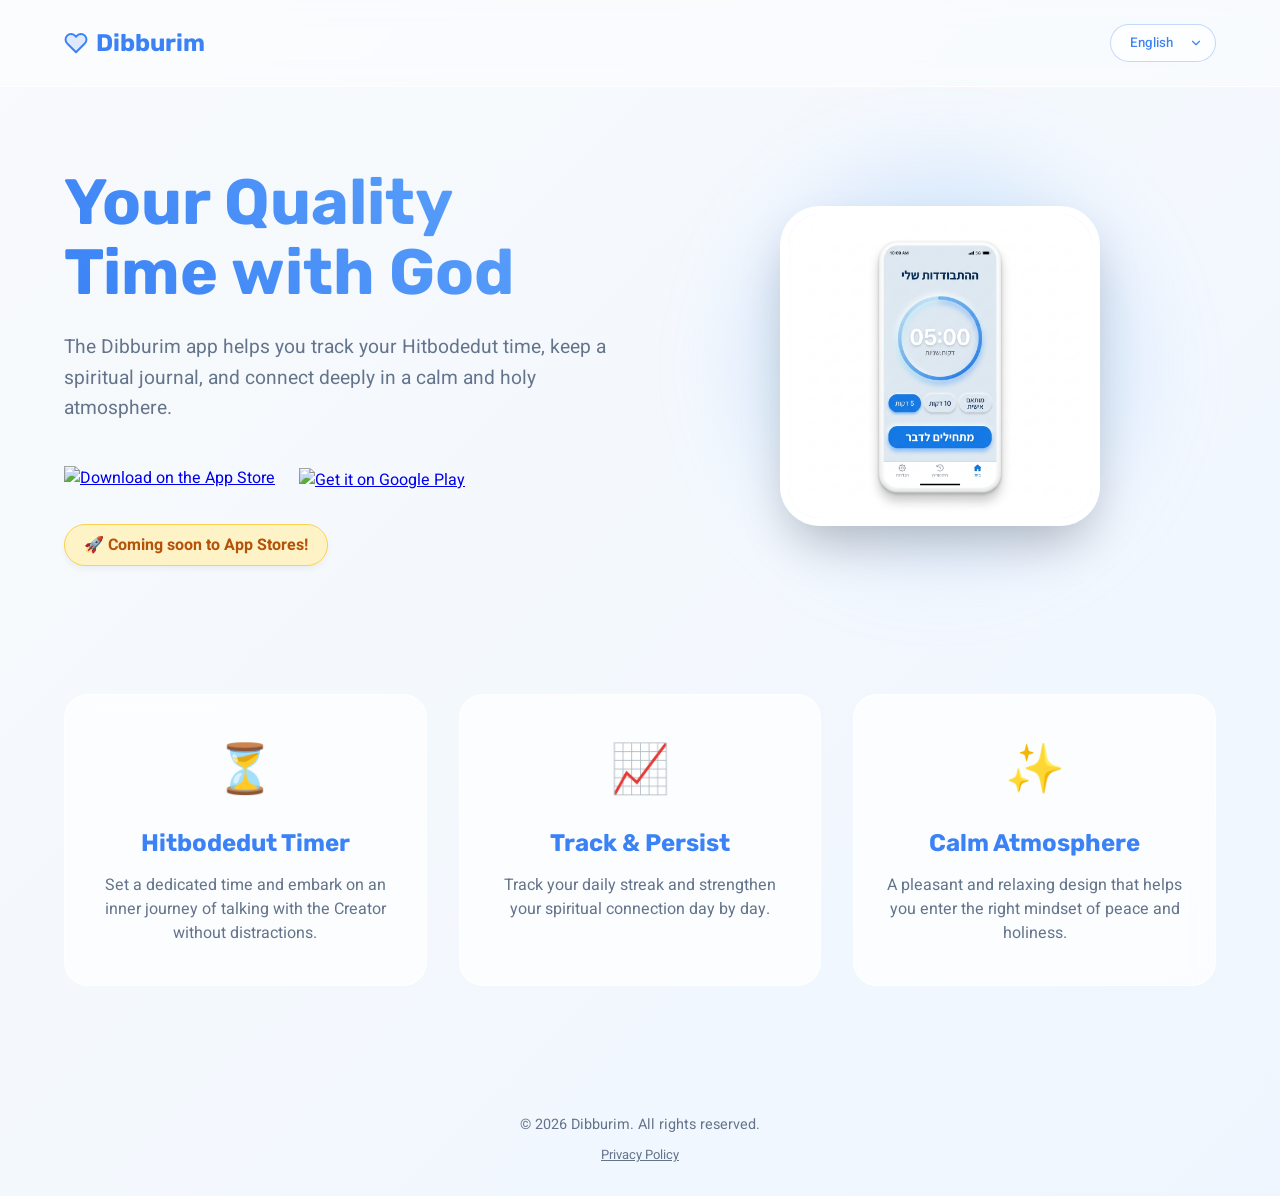
==== en/index.html @ 3177c8f6 "Update privacy links to /privacy and add to all languages" ====
<!DOCTYPE html>
<html lang="en" dir="ltr">
<head>
    <meta charset="UTF-8">
    <meta name="viewport" content="width=device-width, initial-scale=1.0">
    <meta name="description" content="Dibburim - Hitbodedut timer and talking with God tracker app">
    <title>Dibburim | Daily connection with God</title>
    <link href="https://fonts.googleapis.com/css2?family=Heebo:wght@300;400;600;800&family=Rubik:wght@400;500;700&display=swap" rel="stylesheet">
    <link rel="stylesheet" href="../styles.css?v=2">
    <!-- Google tag (gtag.js) -->
    <script async src="https://www.googletagmanager.com/gtag/js?id=G-0BGMREQVD8"></script>
    <script>
      window.dataLayer = window.dataLayer || [];
      function gtag(){dataLayer.push(arguments);}
      gtag('js', new Date());

      gtag('config', 'G-0BGMREQVD8');
    </script>
</head>
<body>
    <nav class="navbar">
        <div class="logo">
            <svg width="24" height="24" viewBox="0 0 24 24" fill="none" stroke="currentColor" stroke-width="2" stroke-linecap="round" stroke-linejoin="round">
                <path d="M20.84 4.61a5.5 5.5 0 0 0-7.78 0L12 5.67l-1.06-1.06a5.5 5.5 0 0 0-7.78 7.78l1.06 1.06L12 21.23l7.78-7.78 1.06-1.06a5.5 5.5 0 0 0 0-7.78z"></path>
            </svg>
            <span id="logo-text">Dibburim</span>
        </div>
        <div class="lang-selector">
            <select id="language-select" aria-label="Select Language">
                <option value="he">עברית</option>
                <option value="en" selected>English</option>
                <option value="fr">Français</option>
                <option value="es">Español</option>
            </select>
        </div>
    </nav>

    <main class="hero">
        <div class="hero-content">
            <h1 id="title">Your Quality Time with God</h1>
            <p id="subtitle">The Dibburim app helps you track your Hitbodedut time, keep a spiritual journal, and connect deeply in a calm and holy atmosphere.</p>
            <div class="badges">
                <a href="#" class="store-badge" aria-label="Download on App Store">
                    <img src="https://developer.apple.com/app-store/marketing/guidelines/images/badge-download-on-the-app-store.svg" alt="Download on the App Store">
                </a>
                <a href="#" class="store-badge" aria-label="Get it on Google Play">
                    <img src="https://upload.wikimedia.org/wikipedia/commons/7/78/Google_Play_Store_badge_EN.svg" alt="Get it on Google Play" style="height: 40px; margin-top: 4px;">
                </a>
            </div>
            <p class="coming-soon" id="coming-soon">🚀 Coming soon to App Stores!</p>
        </div>
        <div class="hero-image">
            <div class="blob"></div>
            <img src="../images/app_mockup.png?v=2" alt="Dibburim App UI" class="app-mockup">
        </div>
    </main>

    <section class="features">
        <div class="feature-card">
            <div class="feature-icon">⏳</div>
            <h3 id="feature1-title">Hitbodedut Timer</h3>
            <p id="feature1-desc">Set a dedicated time and embark on an inner journey of talking with the Creator without distractions.</p>
        </div>
        <div class="feature-card">
            <div class="feature-icon">📈</div>
            <h3 id="feature2-title">Track & Persist</h3>
            <p id="feature2-desc">Track your daily streak and strengthen your spiritual connection day by day.</p>
        </div>
        <div class="feature-card">
            <div class="feature-icon">✨</div>
            <h3 id="feature3-title">Calm Atmosphere</h3>
            <p id="feature3-desc">A pleasant and relaxing design that helps you enter the right mindset of peace and holiness.</p>
        </div>
    </section>

    <footer>
        <p>&copy; 2026 Dibburim. <span id="footer-text">All rights reserved.</span></p>
        <p style="margin-top: 10px; font-size: 0.9em;"><a href="/privacy" style="color: inherit; text-decoration: underline;">Privacy Policy</a></p>
    </footer>

    <script>
        document.getElementById('language-select').addEventListener('change', (e) => {
            const lang = e.target.value;
            const isLocal = window.location.protocol === 'file:';
            if (lang === 'he') {
                window.location.href = isLocal ? '../index.html' : '/';
            } else if (lang === 'en') {
                window.location.href = isLocal ? 'index.html' : '/en/';
            } else if (lang === 'fr') {
                window.location.href = isLocal ? '../fr/index.html' : '/fr/';
            } else if (lang === 'es') {
                window.location.href = isLocal ? '../es/index.html' : '/es/';
            }
        });
    </script>
</body>
</html>
---- styles.css ----
:root {
    --primary-color: #3B82F6; /* Calming Sky Blue */
    --secondary-color: #93C5FD; /* Soft blue */
    --accent-color: #60A5FA; /* Light accent blue */
    --bg-gradient: linear-gradient(135deg, #F8FAFC 0%, #EFF6FF 100%); /* Clean sky-white gradient */
    --text-main: #1E293B; /* Slate dark text */
    --text-light: #64748B;
    --white-glass: rgba(255, 255, 255, 0.7);
    --white-glass-border: rgba(255, 255, 255, 0.9);
}

* {
    margin: 0;
    padding: 0;
    box-sizing: border-box;
}

body {
    font-family: 'Heebo', sans-serif;
    background: var(--bg-gradient);
    color: var(--text-main);
    min-height: 100vh;
    display: flex;
    flex-direction: column;
    overflow-x: hidden;
    transition: all 0.3s ease;
}

body[dir="ltr"] {
    text-align: left;
}

/* Navbar */
.navbar {
    display: flex;
    justify-content: space-between;
    align-items: center;
    padding: 1.5rem 5%;
    background: rgba(255, 255, 255, 0.4);
    backdrop-filter: blur(10px);
    -webkit-backdrop-filter: blur(10px);
    border-bottom: 1px solid var(--white-glass-border);
    position: sticky;
    top: 0;
    z-index: 100;
}

.logo {
    display: flex;
    align-items: center;
    gap: 0.5rem;
    font-family: 'Rubik', sans-serif;
    font-weight: 700;
    font-size: 1.5rem;
    color: var(--primary-color);
}

.logo svg {
    stroke: var(--primary-color);
    fill: rgba(59, 130, 246, 0.15);
}

#language-select {
    appearance: none;
    -webkit-appearance: none;
    -moz-appearance: none;
    border-radius: 20px;
    border: 1px solid rgba(59, 130, 246, 0.3);
    background-color: rgba(255, 255, 255, 0.7);
    background-image: url("data:image/svg+xml;charset=UTF-8,%3csvg xmlns='http://www.w3.org/2000/svg' viewBox='0 0 24 24' fill='none' stroke='%233B82F6' stroke-width='2' stroke-linecap='round' stroke-linejoin='round'%3e%3cpolyline points='6 9 12 15 18 9'%3e%3c/polyline%3e%3c/svg%3e");
    background-repeat: no-repeat;
    background-size: 14px;
    color: var(--primary-color);
    font-family: inherit;
    font-weight: 500;
    outline: none;
    cursor: pointer;
    transition: all 0.3s;
}

[dir="rtl"] #language-select {
    background-position: left 12px center;
    padding: 0.5rem 1.2rem 0.5rem 2.2rem; /* text right, arrow space left */
}

[dir="ltr"] #language-select {
    background-position: right 12px center;
    padding: 0.5rem 2.2rem 0.5rem 1.2rem; /* text left, arrow space right */
}

#language-select:hover {
    background-color: white;
    border-color: var(--primary-color);
}

/* Hero Section */
.hero {
    display: flex;
    align-items: center;
    justify-content: space-between;
    padding: 5rem 5%;
    flex: 1;
    gap: 3rem;
    animation: fadeIn 1s ease-out;
}

.hero-content {
    flex: 1;
    max-width: 600px;
}

h1 {
    font-family: 'Rubik', sans-serif;
    font-size: 4rem;
    line-height: 1.1;
    margin-bottom: 1.5rem;
    background: -webkit-linear-gradient(45deg, var(--primary-color), var(--accent-color));
    -webkit-background-clip: text;
    -webkit-text-fill-color: transparent;
}

p#subtitle {
    font-size: 1.2rem;
    color: var(--text-light);
    margin-bottom: 2.5rem;
    line-height: 1.6;
}

.badges {
    display: flex;
    gap: 1.5rem;
    margin-bottom: 1rem;
    flex-wrap: wrap;
    align-items: center;
}

.store-badge img {
    height: 48px;
    width: auto;
    transition: transform 0.3s ease;
}

.store-badge:hover img {
    transform: translateY(-3px) scale(1.02);
}

.coming-soon {
    display: inline-block;
    font-size: 1rem;
    color: #B45309; /* Soft amber/gold text */
    background-color: #FEF3C7; /* Soft amber background */
    padding: 0.5rem 1.2rem;
    border-radius: 50px;
    font-weight: 700;
    margin-top: 1rem;
    border: 1px solid #FCD34D;
    box-shadow: 0 4px 6px -1px rgba(0, 0, 0, 0.05);
}

/* Hero Image */
.hero-image {
    flex: 1;
    position: relative;
    display: flex;
    justify-content: center;
    align-items: center;
}

.blob {
    position: absolute;
    width: 400px;
    height: 400px;
    background: linear-gradient(180deg, rgba(96, 165, 250, 0.2) 0%, rgba(147, 197, 253, 0.2) 100%);
    filter: blur(40px);
    border-radius: 50%;
    animation: pulse 6s infinite alternate ease-in-out;
    z-index: -1;
}

.app-mockup {
    max-width: 320px;
    border-radius: 40px;
    box-shadow: 0 25px 50px -12px rgba(0, 0, 0, 0.25);
    border: 8px solid white;
    animation: float 6s ease-in-out infinite;
}

/* Features */
.features {
    display: grid;
    grid-template-columns: repeat(auto-fit, minmax(280px, 1fr));
    gap: 2rem;
    padding: 3rem 5%;
    margin-bottom: 3rem;
}

.feature-card {
    background: var(--white-glass);
    backdrop-filter: blur(10px);
    -webkit-backdrop-filter: blur(10px);
    border: 1px solid var(--white-glass-border);
    border-radius: 24px;
    padding: 2.5rem 2rem;
    text-align: center;
    transition: transform 0.3s ease, box-shadow 0.3s ease;
}

.feature-card:hover {
    transform: translateY(-10px);
    box-shadow: 0 20px 40px -10px rgba(108, 92, 231, 0.15);
}

.feature-icon {
    font-size: 3rem;
    margin-bottom: 1.5rem;
}

.feature-card h3 {
    color: var(--primary-color);
    font-size: 1.5rem;
    margin-bottom: 1rem;
    font-family: 'Rubik', sans-serif;
}

.feature-card p {
    color: var(--text-light);
    line-height: 1.5;
}

/* Footer */
footer {
    text-align: center;
    padding: 2rem;
    color: var(--text-light);
    font-size: 0.9rem;
    margin-top: auto;
}

/* Animations */
@keyframes fadeIn {
    from { opacity: 0; transform: translateY(20px); }
    to { opacity: 1; transform: translateY(0); }
}

@keyframes float {
    0% { transform: translateY(0px); }
    50% { transform: translateY(-15px); }
    100% { transform: translateY(0px); }
}

@keyframes pulse {
    0% { transform: scale(0.95); opacity: 0.5; }
    100% { transform: scale(1.05); opacity: 0.8; }
}

/* Media Queries */
@media (max-width: 900px) {
    .hero {
        flex-direction: column;
        text-align: center;
        padding-top: 3rem;
    }
    
    h1 { font-size: 3rem; }
    
    .badges {
        justify-content: center;
    }
    
    .app-mockup {
        max-width: 260px;
    }
}
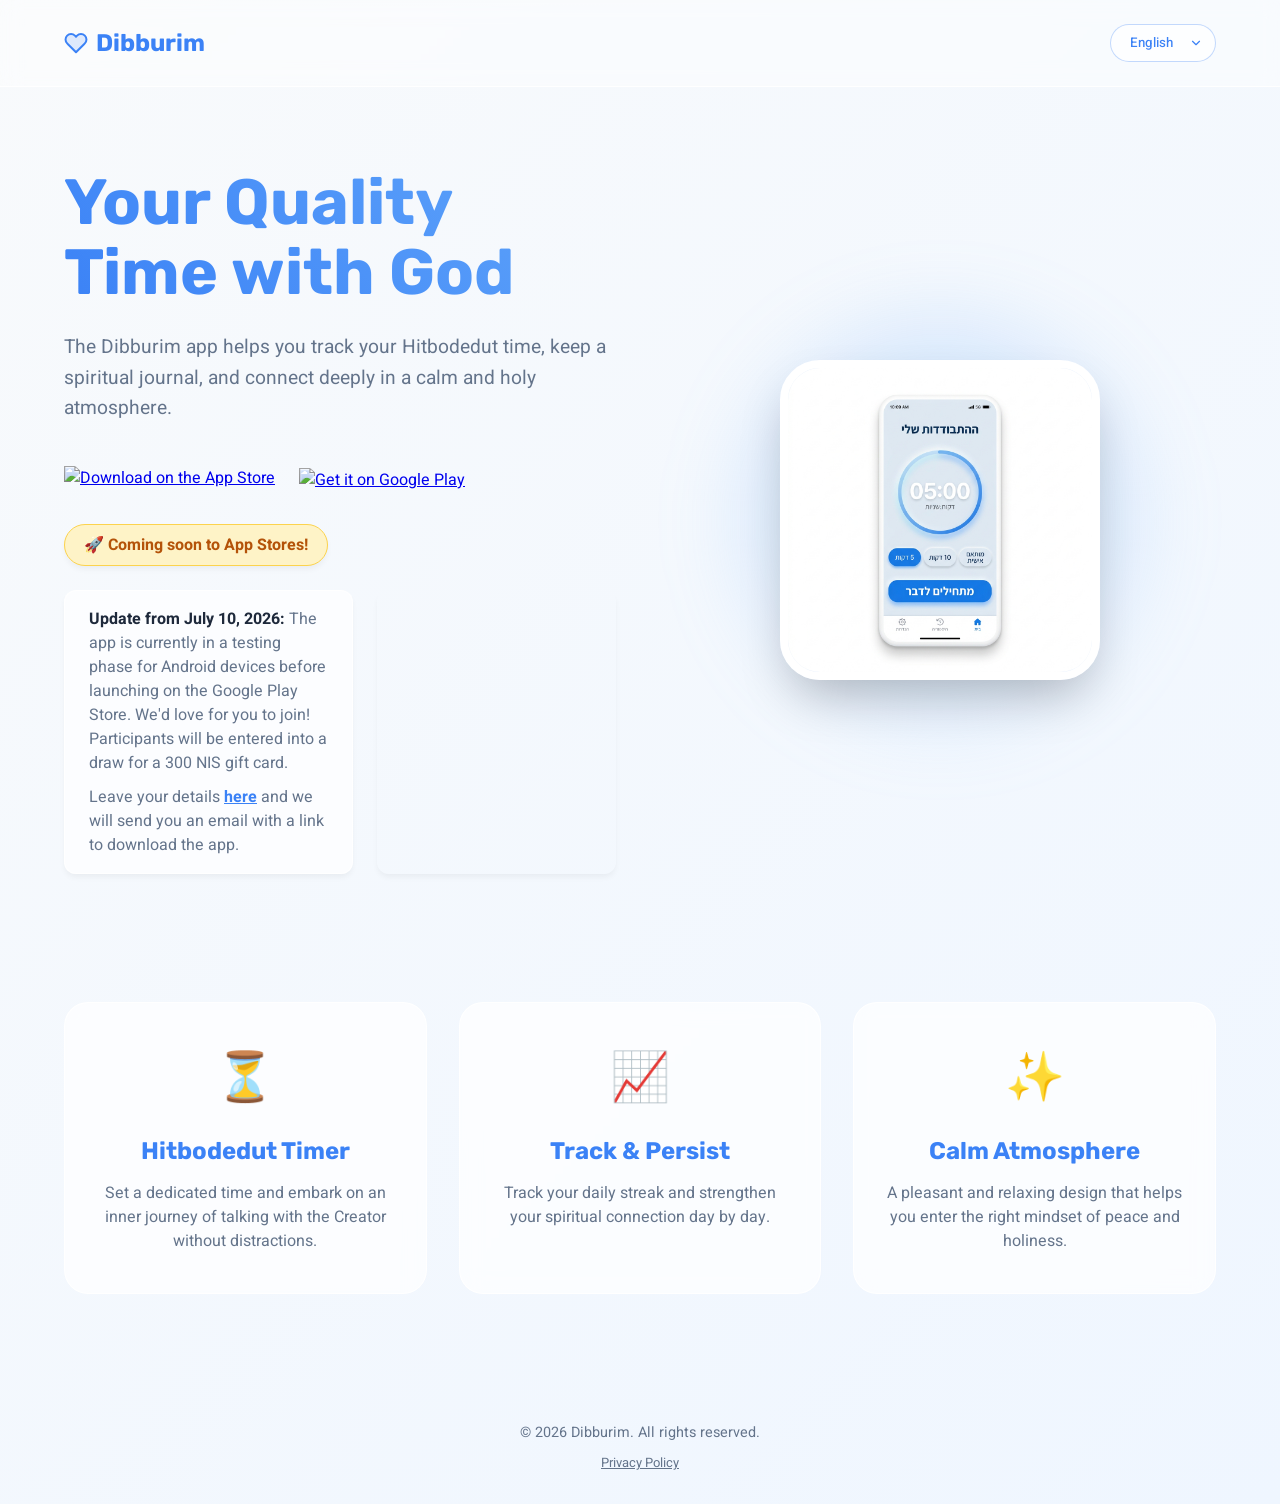
==== commit 4ac675f0: "Add beta testing update note with form link and YouTube video across all languages" ====
--- a/en/index.html
+++ b/en/index.html
@@ -48,6 +48,15 @@
                 </a>
             </div>
             <p class="coming-soon" id="coming-soon">🚀 Coming soon to App Stores!</p>
+            <div class="update-section">
+                <div class="update-note">
+                    <p><strong>Update from July 10, 2026:</strong> The app is currently in a testing phase for Android devices before launching on the Google Play Store. We'd love for you to join! Participants will be entered into a draw for a 300 NIS gift card.</p>
+                    <p style="margin-top: 10px;">Leave your details <a href="https://forms.gle/yb7Ppx76NxGSTtVA7" target="_blank" style="color: var(--primary-color); font-weight: bold;">here</a> and we will send you an email with a link to download the app.</p>
+                </div>
+                <div class="update-video">
+                    <iframe src="https://www.youtube.com/embed/8qfRy11Ffdo" title="YouTube video player" allow="accelerometer; autoplay; clipboard-write; encrypted-media; gyroscope; picture-in-picture" allowfullscreen></iframe>
+                </div>
+            </div>
         </div>
         <div class="hero-image">
             <div class="blob"></div>
--- a/styles.css
+++ b/styles.css
@@ -155,6 +155,43 @@
     margin-top: 1rem;
     border: 1px solid #FCD34D;
     box-shadow: 0 4px 6px -1px rgba(0, 0, 0, 0.05);
+}
+
+.update-section {
+    display: flex;
+    gap: 1.5rem;
+    align-items: stretch;
+    margin-top: 1.5rem;
+}
+
+.update-note {
+    flex: 1;
+    font-size: 1rem;
+    line-height: 1.5;
+    color: var(--text-light);
+    background: var(--white-glass);
+    padding: 1rem 1.5rem;
+    border-radius: 12px;
+    border: 1px solid var(--white-glass-border);
+    box-shadow: 0 4px 6px -1px rgba(0, 0, 0, 0.05);
+}
+
+.update-note strong {
+    color: var(--text-main);
+}
+
+.update-video {
+    flex: 1;
+    border-radius: 12px;
+    overflow: hidden;
+    box-shadow: 0 4px 6px -1px rgba(0, 0, 0, 0.05);
+    min-height: 200px;
+}
+
+.update-video iframe {
+    width: 100%;
+    height: 100%;
+    border: none;
 }
 
 /* Hero Image */
@@ -270,4 +307,8 @@
     .app-mockup {
         max-width: 260px;
     }
-}
+
+    .update-section {
+        flex-direction: column;
+    }
+}
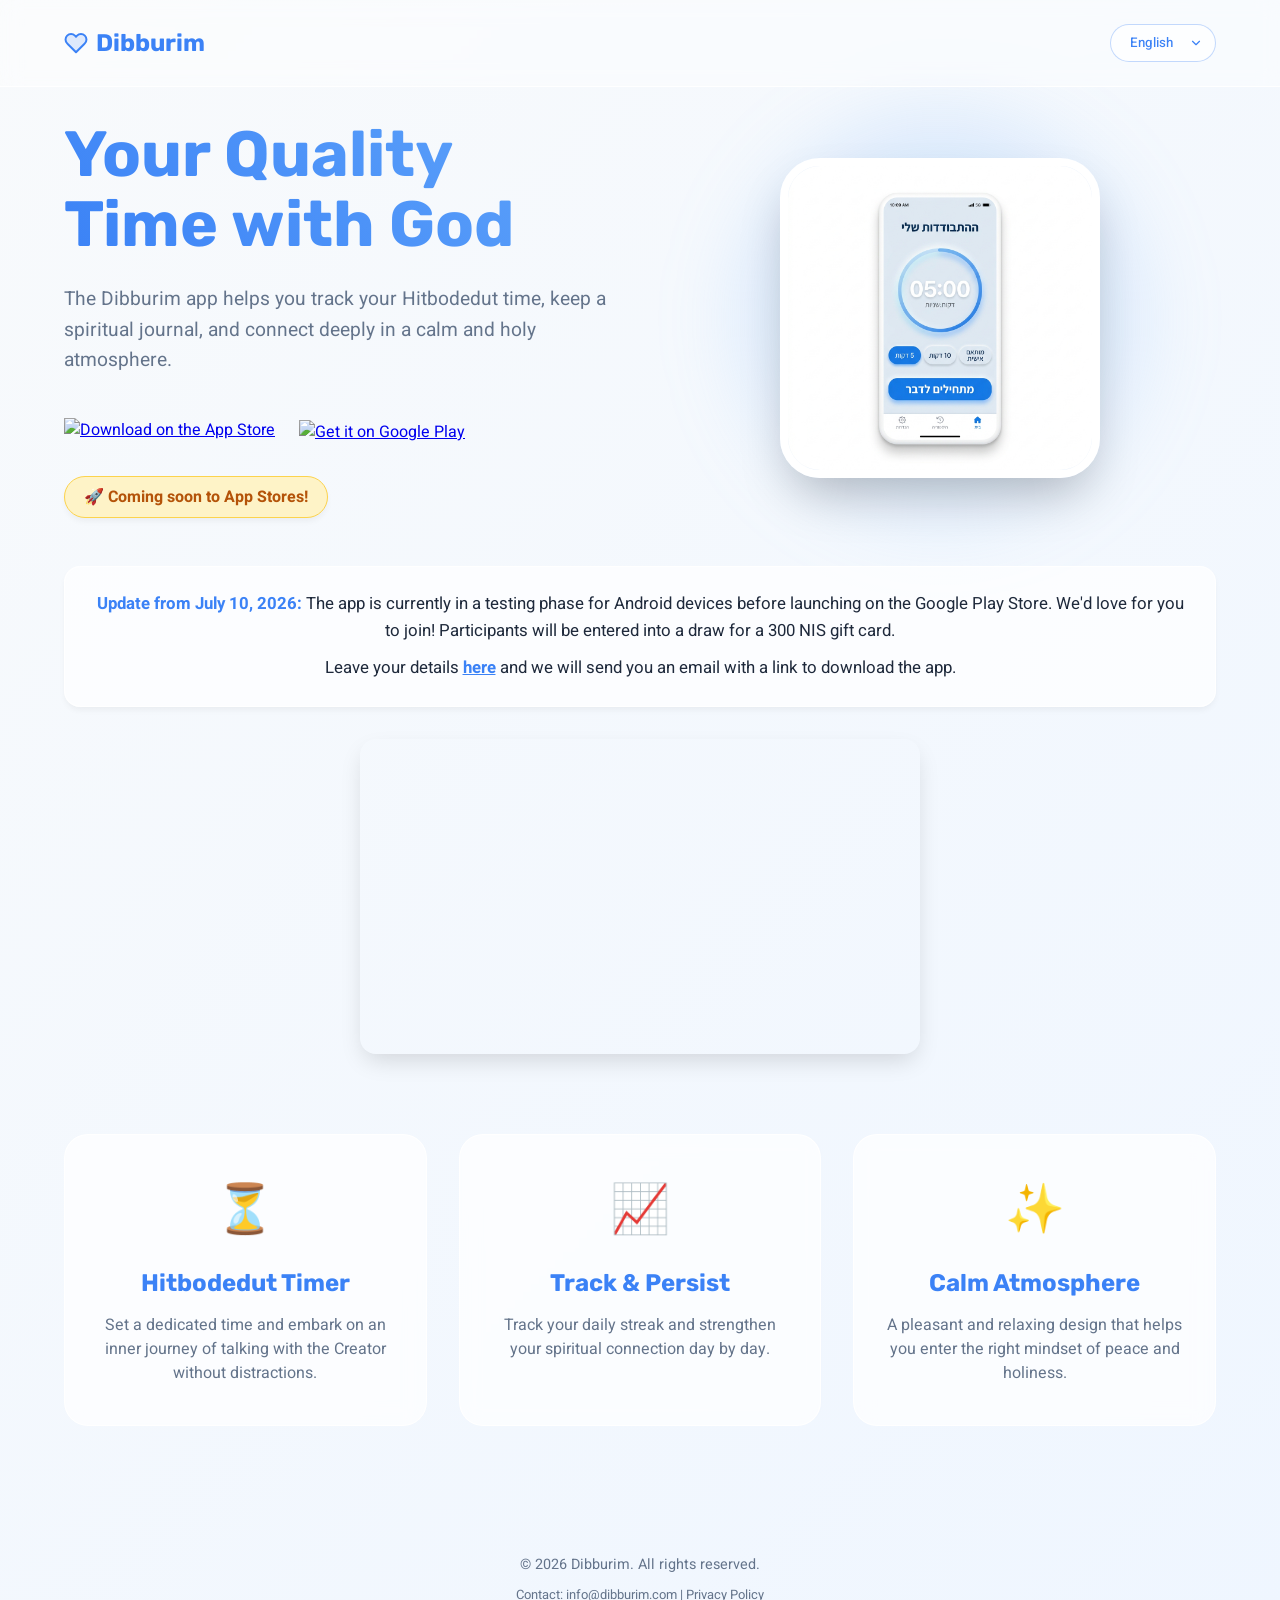
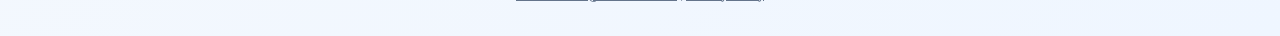
==== commit c3e3c804: "Add contact email to footer across all languages" ====
--- a/en/index.html
+++ b/en/index.html
@@ -48,21 +48,22 @@
                 </a>
             </div>
             <p class="coming-soon" id="coming-soon">🚀 Coming soon to App Stores!</p>
-            <div class="update-section">
-                <div class="update-note">
-                    <p><strong>Update from July 10, 2026:</strong> The app is currently in a testing phase for Android devices before launching on the Google Play Store. We'd love for you to join! Participants will be entered into a draw for a 300 NIS gift card.</p>
-                    <p style="margin-top: 10px;">Leave your details <a href="https://forms.gle/yb7Ppx76NxGSTtVA7" target="_blank" style="color: var(--primary-color); font-weight: bold;">here</a> and we will send you an email with a link to download the app.</p>
-                </div>
-                <div class="update-video">
-                    <iframe src="https://www.youtube.com/embed/8qfRy11Ffdo" title="YouTube video player" allow="accelerometer; autoplay; clipboard-write; encrypted-media; gyroscope; picture-in-picture" allowfullscreen></iframe>
-                </div>
-            </div>
         </div>
         <div class="hero-image">
             <div class="blob"></div>
             <img src="../images/app_mockup.png?v=2" alt="Dibburim App UI" class="app-mockup">
         </div>
     </main>
+
+    <section class="update-section">
+        <div class="update-note">
+            <p><strong>Update from July 10, 2026:</strong> The app is currently in a testing phase for Android devices before launching on the Google Play Store. We'd love for you to join! Participants will be entered into a draw for a 300 NIS gift card.</p>
+            <p style="margin-top: 10px;">Leave your details <a href="https://forms.gle/yb7Ppx76NxGSTtVA7" target="_blank" style="color: var(--primary-color); font-weight: bold;">here</a> and we will send you an email with a link to download the app.</p>
+        </div>
+        <div class="update-video">
+            <iframe src="https://www.youtube.com/embed/8qfRy11Ffdo" title="YouTube video player" allow="accelerometer; autoplay; clipboard-write; encrypted-media; gyroscope; picture-in-picture" allowfullscreen></iframe>
+        </div>
+    </section>
 
     <section class="features">
         <div class="feature-card">
@@ -84,7 +85,10 @@
 
     <footer>
         <p>&copy; 2026 Dibburim. <span id="footer-text">All rights reserved.</span></p>
-        <p style="margin-top: 10px; font-size: 0.9em;"><a href="/privacy" style="color: inherit; text-decoration: underline;">Privacy Policy</a></p>
+        <p style="margin-top: 10px; font-size: 0.9em;">
+            <a href="mailto:info@dibburim.com" style="color: inherit; text-decoration: underline;">Contact: info@dibburim.com</a> | 
+            <a href="/privacy" style="color: inherit; text-decoration: underline;">Privacy Policy</a>
+        </p>
     </footer>
 
     <script>
--- a/styles.css
+++ b/styles.css
@@ -98,7 +98,7 @@
     display: flex;
     align-items: center;
     justify-content: space-between;
-    padding: 5rem 5%;
+    padding: 2rem 5% 1rem;
     flex: 1;
     gap: 3rem;
     animation: fadeIn 1s ease-out;
@@ -159,33 +159,37 @@
 
 .update-section {
     display: flex;
-    gap: 1.5rem;
-    align-items: stretch;
-    margin-top: 1.5rem;
+    flex-direction: column;
+    gap: 2rem;
+    align-items: center;
+    padding: 2rem 5%;
+    width: 100%;
 }
 
 .update-note {
-    flex: 1;
-    font-size: 1rem;
-    line-height: 1.5;
-    color: var(--text-light);
+    width: 100%;
+    font-size: 1.05rem;
+    line-height: 1.6;
+    color: var(--text-main);
     background: var(--white-glass);
-    padding: 1rem 1.5rem;
-    border-radius: 12px;
+    padding: 1.5rem;
+    border-radius: 16px;
     border: 1px solid var(--white-glass-border);
     box-shadow: 0 4px 6px -1px rgba(0, 0, 0, 0.05);
+    text-align: center;
 }
 
 .update-note strong {
-    color: var(--text-main);
+    color: var(--primary-color);
 }
 
 .update-video {
-    flex: 1;
-    border-radius: 12px;
+    width: 100%;
+    max-width: 560px;
+    aspect-ratio: 16/9;
+    border-radius: 16px;
     overflow: hidden;
-    box-shadow: 0 4px 6px -1px rgba(0, 0, 0, 0.05);
-    min-height: 200px;
+    box-shadow: 0 10px 25px -5px rgba(0, 0, 0, 0.15);
 }
 
 .update-video iframe {
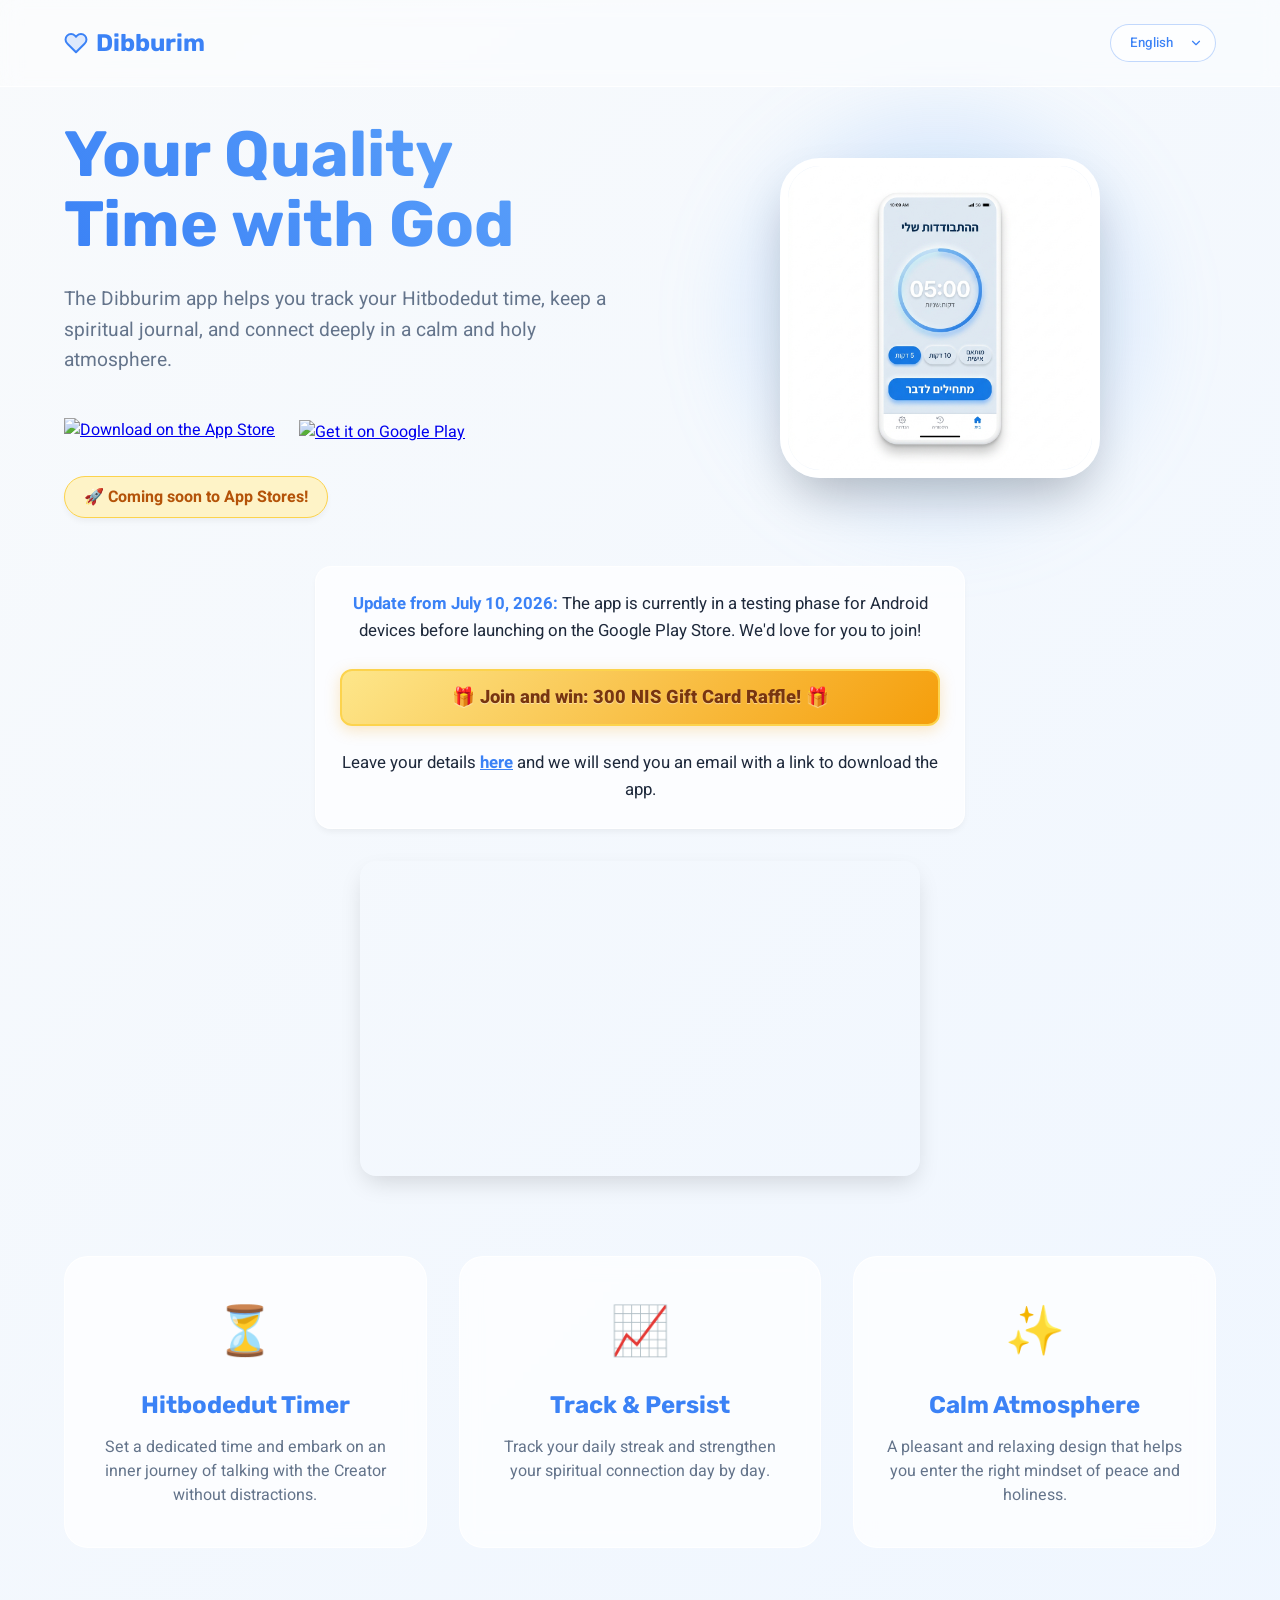
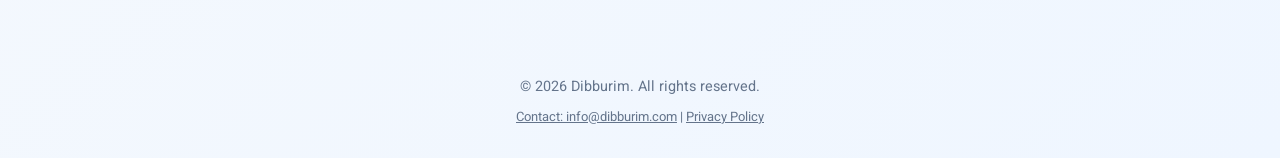
==== commit 716ca3e8: "Update gift card marketing banner and limit note width" ====
--- a/en/index.html
+++ b/en/index.html
@@ -57,8 +57,9 @@
 
     <section class="update-section">
         <div class="update-note">
-            <p><strong>Update from July 10, 2026:</strong> The app is currently in a testing phase for Android devices before launching on the Google Play Store. We'd love for you to join! Participants will be entered into a draw for a 300 NIS gift card.</p>
-            <p style="margin-top: 10px;">Leave your details <a href="https://forms.gle/yb7Ppx76NxGSTtVA7" target="_blank" style="color: var(--primary-color); font-weight: bold;">here</a> and we will send you an email with a link to download the app.</p>
+            <p><strong>Update from July 10, 2026:</strong> The app is currently in a testing phase for Android devices before launching on the Google Play Store. We'd love for you to join!</p>
+            <div class="gift-card-banner">🎁 Join and win: 300 NIS Gift Card Raffle! 🎁</div>
+            <p style="margin-top: 5px;">Leave your details <a href="https://forms.gle/yb7Ppx76NxGSTtVA7" target="_blank" style="color: var(--primary-color); font-weight: bold;">here</a> and we will send you an email with a link to download the app.</p>
         </div>
         <div class="update-video">
             <iframe src="https://www.youtube.com/embed/8qfRy11Ffdo" title="YouTube video player" allow="accelerometer; autoplay; clipboard-write; encrypted-media; gyroscope; picture-in-picture" allowfullscreen></iframe>
--- a/styles.css
+++ b/styles.css
@@ -168,6 +168,7 @@
 
 .update-note {
     width: 100%;
+    max-width: 650px;
     font-size: 1.05rem;
     line-height: 1.6;
     color: var(--text-main);
@@ -177,10 +178,31 @@
     border: 1px solid var(--white-glass-border);
     box-shadow: 0 4px 6px -1px rgba(0, 0, 0, 0.05);
     text-align: center;
+    margin: 0 auto;
 }
 
 .update-note strong {
     color: var(--primary-color);
+}
+
+.gift-card-banner {
+    display: block;
+    background: linear-gradient(135deg, #FDE68A 0%, #F59E0B 100%);
+    color: #78350F;
+    padding: 0.75rem 1.5rem;
+    border-radius: 12px;
+    font-weight: 800;
+    font-size: 1.15rem;
+    margin: 1.5rem auto;
+    box-shadow: 0 4px 15px rgba(245, 158, 11, 0.25);
+    border: 2px solid #FCD34D;
+    text-shadow: 0 1px 1px rgba(255, 255, 255, 0.5);
+    transition: transform 0.3s ease, box-shadow 0.3s ease;
+}
+
+.gift-card-banner:hover {
+    transform: translateY(-2px);
+    box-shadow: 0 6px 20px rgba(245, 158, 11, 0.4);
 }
 
 .update-video {
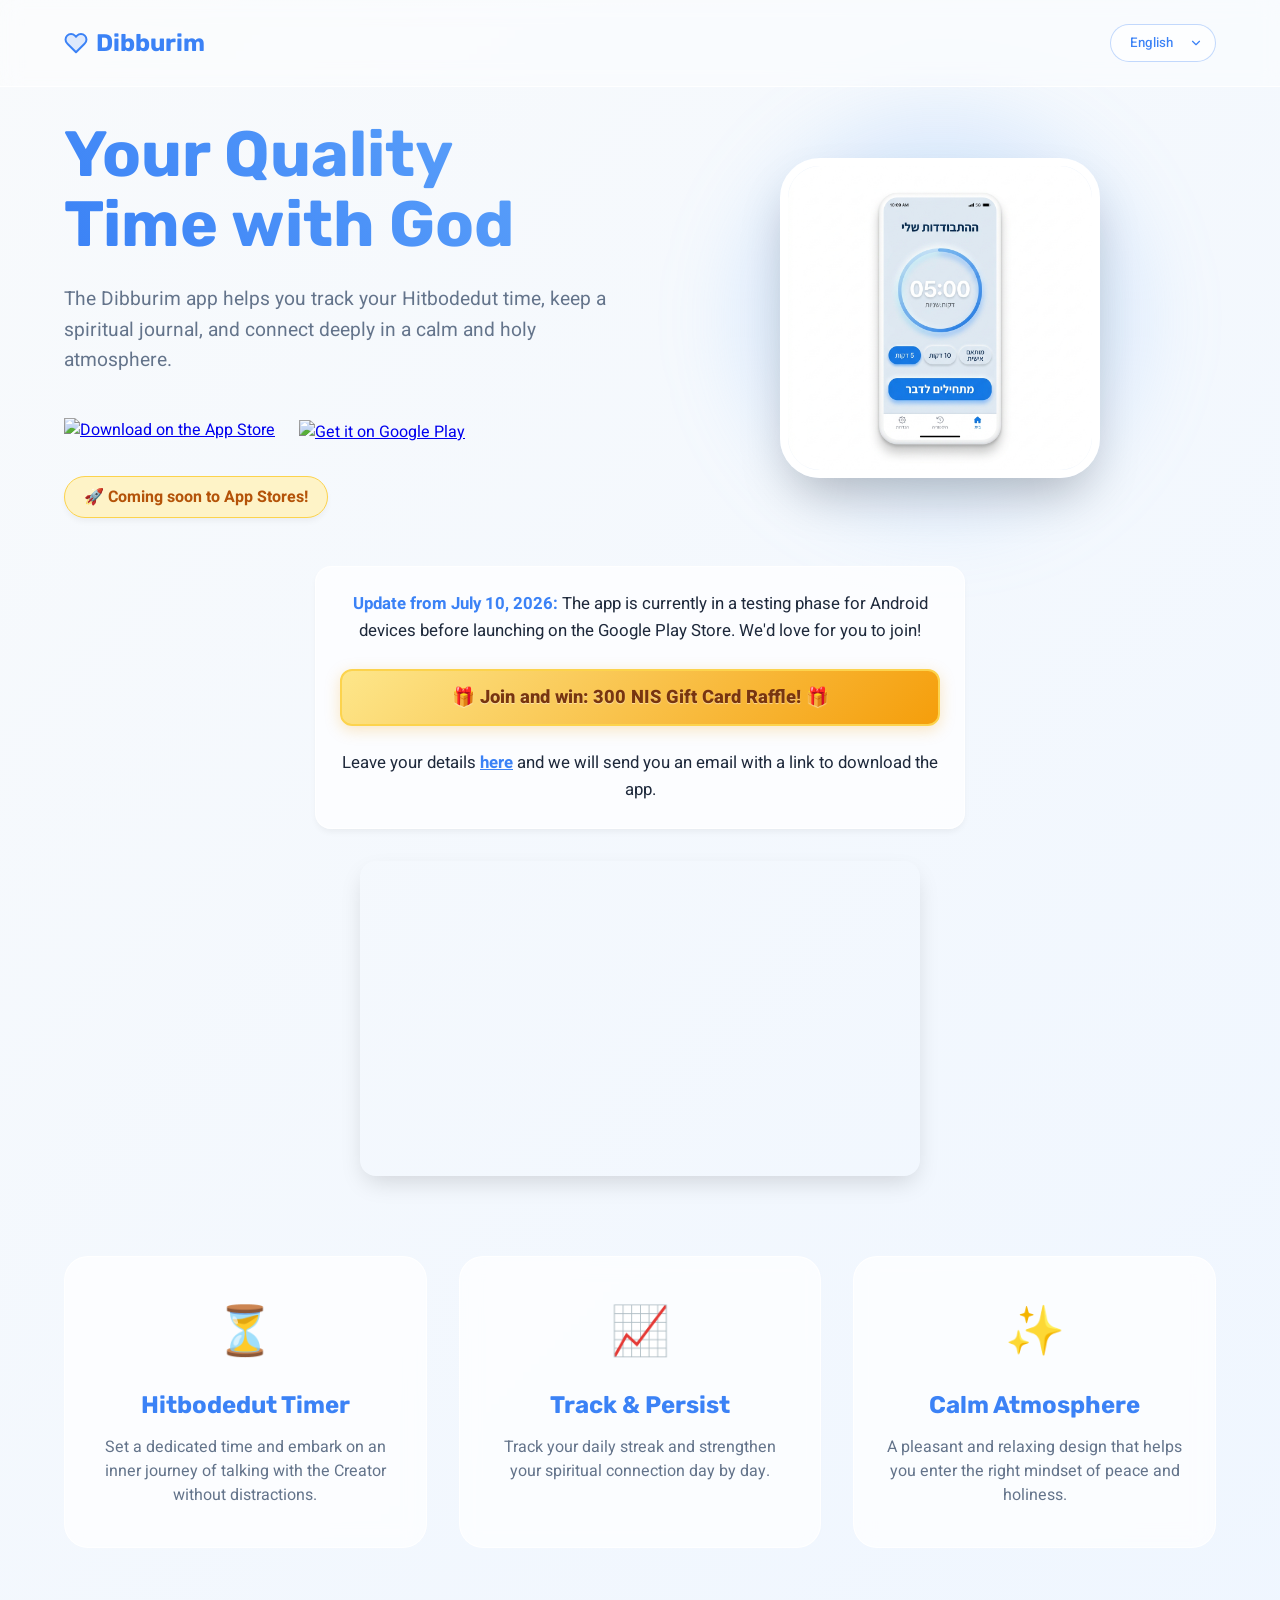
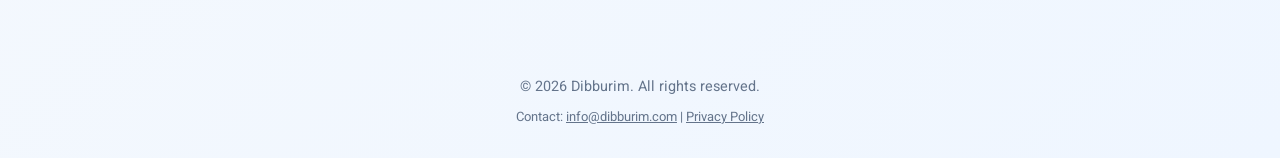
==== commit ba6b1d25: "Make only the email address linkable in the footer contact section" ====
--- a/en/index.html
+++ b/en/index.html
@@ -87,7 +87,7 @@
     <footer>
         <p>&copy; 2026 Dibburim. <span id="footer-text">All rights reserved.</span></p>
         <p style="margin-top: 10px; font-size: 0.9em;">
-            <a href="mailto:info@dibburim.com" style="color: inherit; text-decoration: underline;">Contact: info@dibburim.com</a> | 
+            Contact: <a href="mailto:info@dibburim.com" style="color: inherit; text-decoration: underline;">info@dibburim.com</a> | 
             <a href="/privacy" style="color: inherit; text-decoration: underline;">Privacy Policy</a>
         </p>
     </footer>
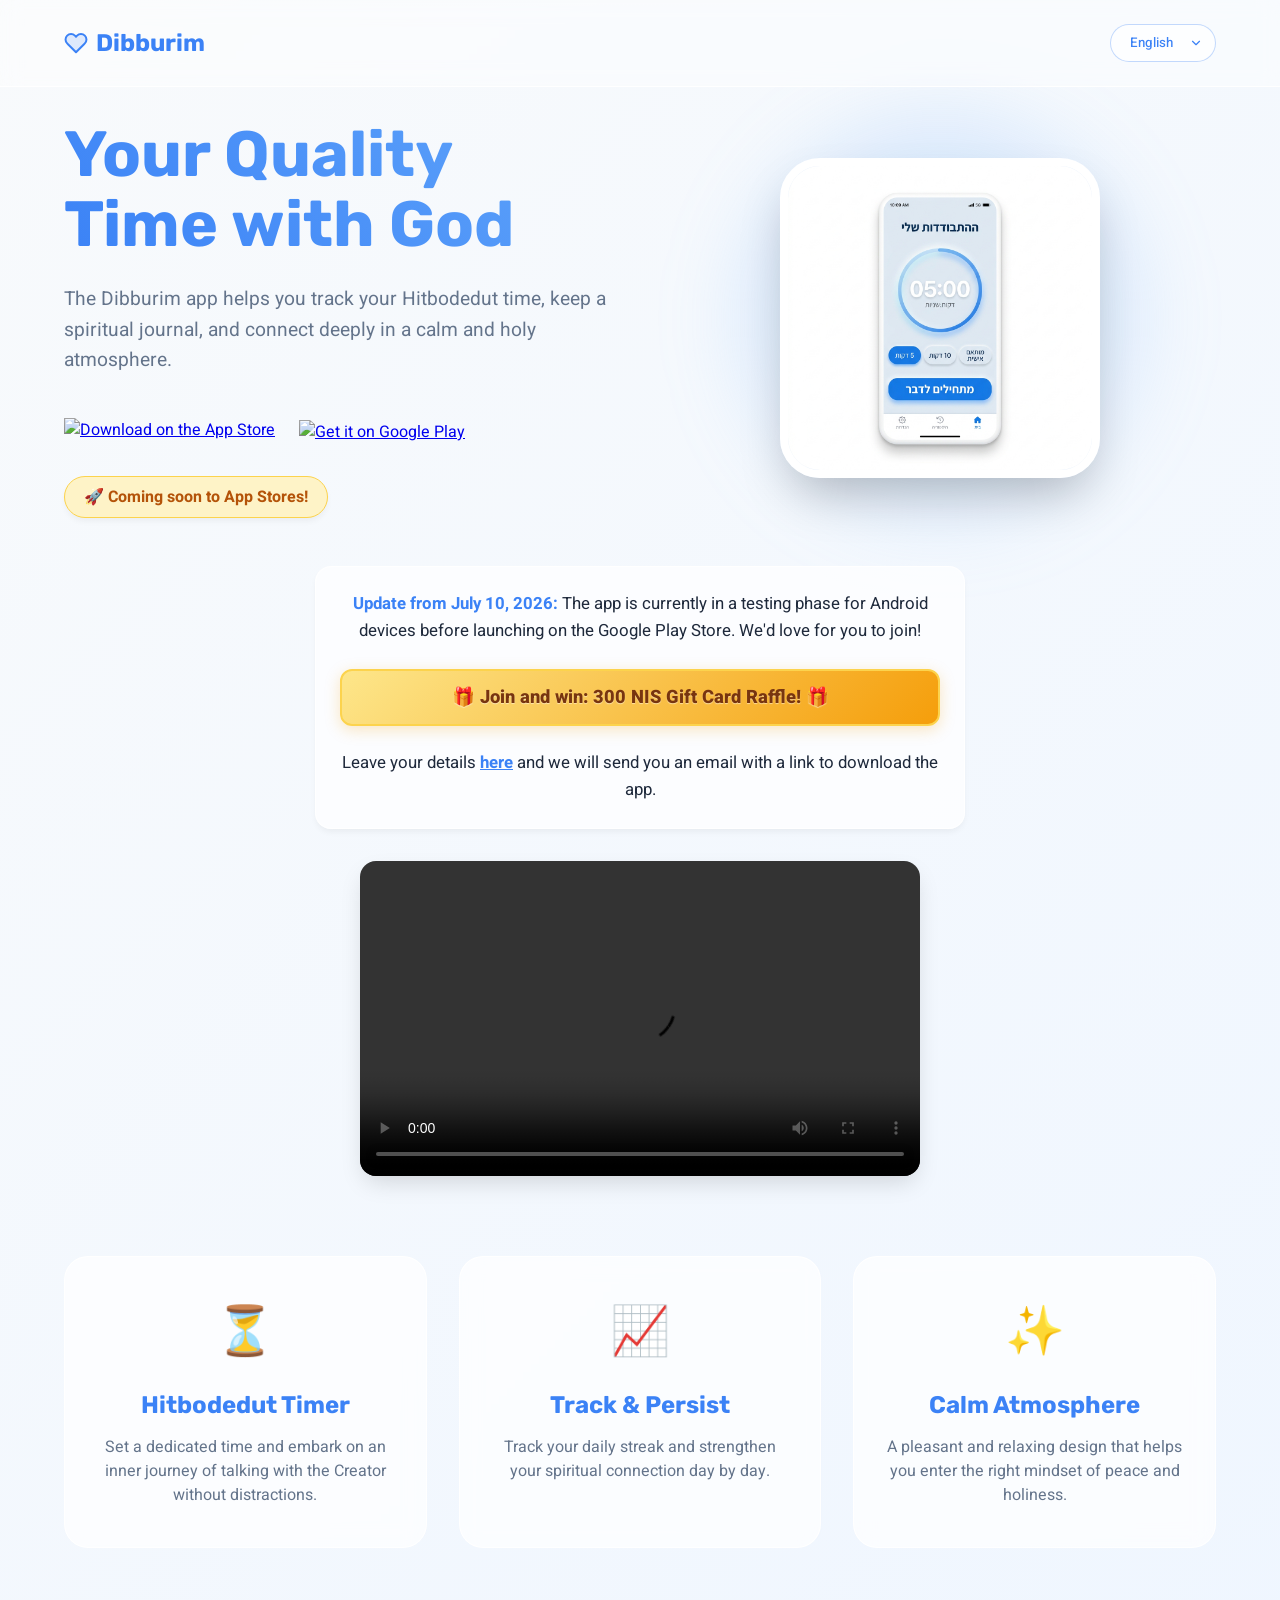
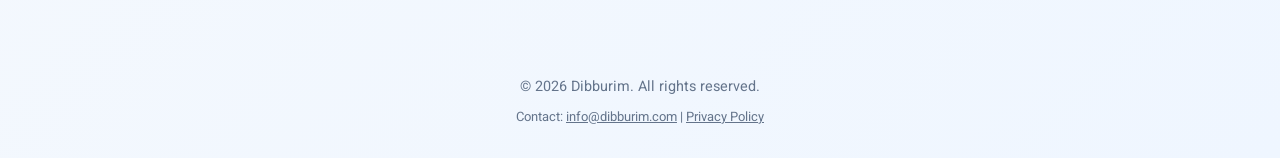
==== commit d440dc70: "Replace YouTube iframe with local video player" ====
--- a/en/index.html
+++ b/en/index.html
@@ -62,7 +62,10 @@
             <p style="margin-top: 5px;">Leave your details <a href="https://forms.gle/yb7Ppx76NxGSTtVA7" target="_blank" style="color: var(--primary-color); font-weight: bold;">here</a> and we will send you an email with a link to download the app.</p>
         </div>
         <div class="update-video">
-            <iframe src="https://www.youtube.com/embed/8qfRy11Ffdo" title="YouTube video player" allow="accelerometer; autoplay; clipboard-write; encrypted-media; gyroscope; picture-in-picture" allowfullscreen></iframe>
+            <video controls style="width: 100%; height: 100%; border: none;">
+                <source src="../video/promo.mp4" type="video/mp4">
+                Your browser does not support the video tag.
+            </video>
         </div>
     </section>
 
--- a/styles.css
+++ b/styles.css
@@ -7,6 +7,10 @@
     --text-light: #64748B;
     --white-glass: rgba(255, 255, 255, 0.7);
     --white-glass-border: rgba(255, 255, 255, 0.9);
+}
+html, body {
+    max-width: 100%;
+    overflow-x: hidden;
 }
 
 * {
@@ -334,6 +338,17 @@
         max-width: 260px;
     }
 
+    .blob {
+        width: 300px;
+        height: 300px;
+        max-width: 100vw;
+    }
+
+    .gift-card-banner {
+        font-size: 1rem;
+        padding: 0.5rem 1rem;
+    }
+
     .update-section {
         flex-direction: column;
     }
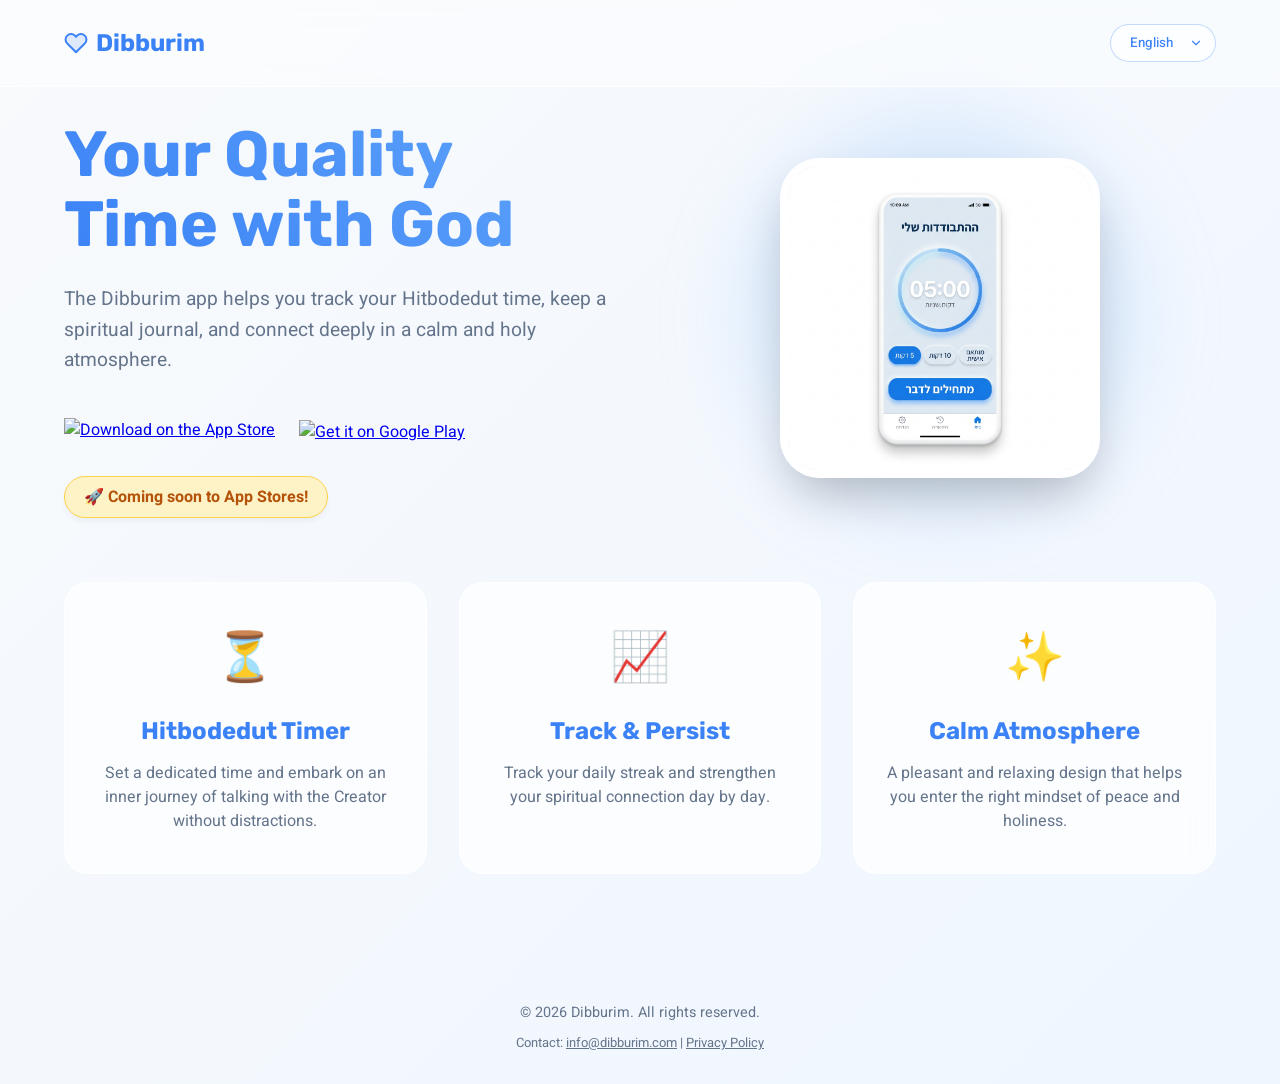
==== commit 63dcb0a1: "Remove testers update section" ====
--- a/en/index.html
+++ b/en/index.html
@@ -55,19 +55,7 @@
         </div>
     </main>
 
-    <section class="update-section">
-        <div class="update-note">
-            <p><strong>Update from July 10, 2026:</strong> The app is currently in a testing phase for Android devices before launching on the Google Play Store. We'd love for you to join!</p>
-            <div class="gift-card-banner">🎁 Join and win: 300 NIS Gift Card Raffle! 🎁</div>
-            <p style="margin-top: 5px;">Leave your details <a href="https://forms.gle/yb7Ppx76NxGSTtVA7" target="_blank" style="color: var(--primary-color); font-weight: bold;">here</a> and we will send you an email with a link to download the app.</p>
-        </div>
-        <div class="update-video">
-            <video controls style="width: 100%; height: 100%; border: none;">
-                <source src="../video/promo.mp4" type="video/mp4">
-                Your browser does not support the video tag.
-            </video>
-        </div>
-    </section>
+
 
     <section class="features">
         <div class="feature-card">
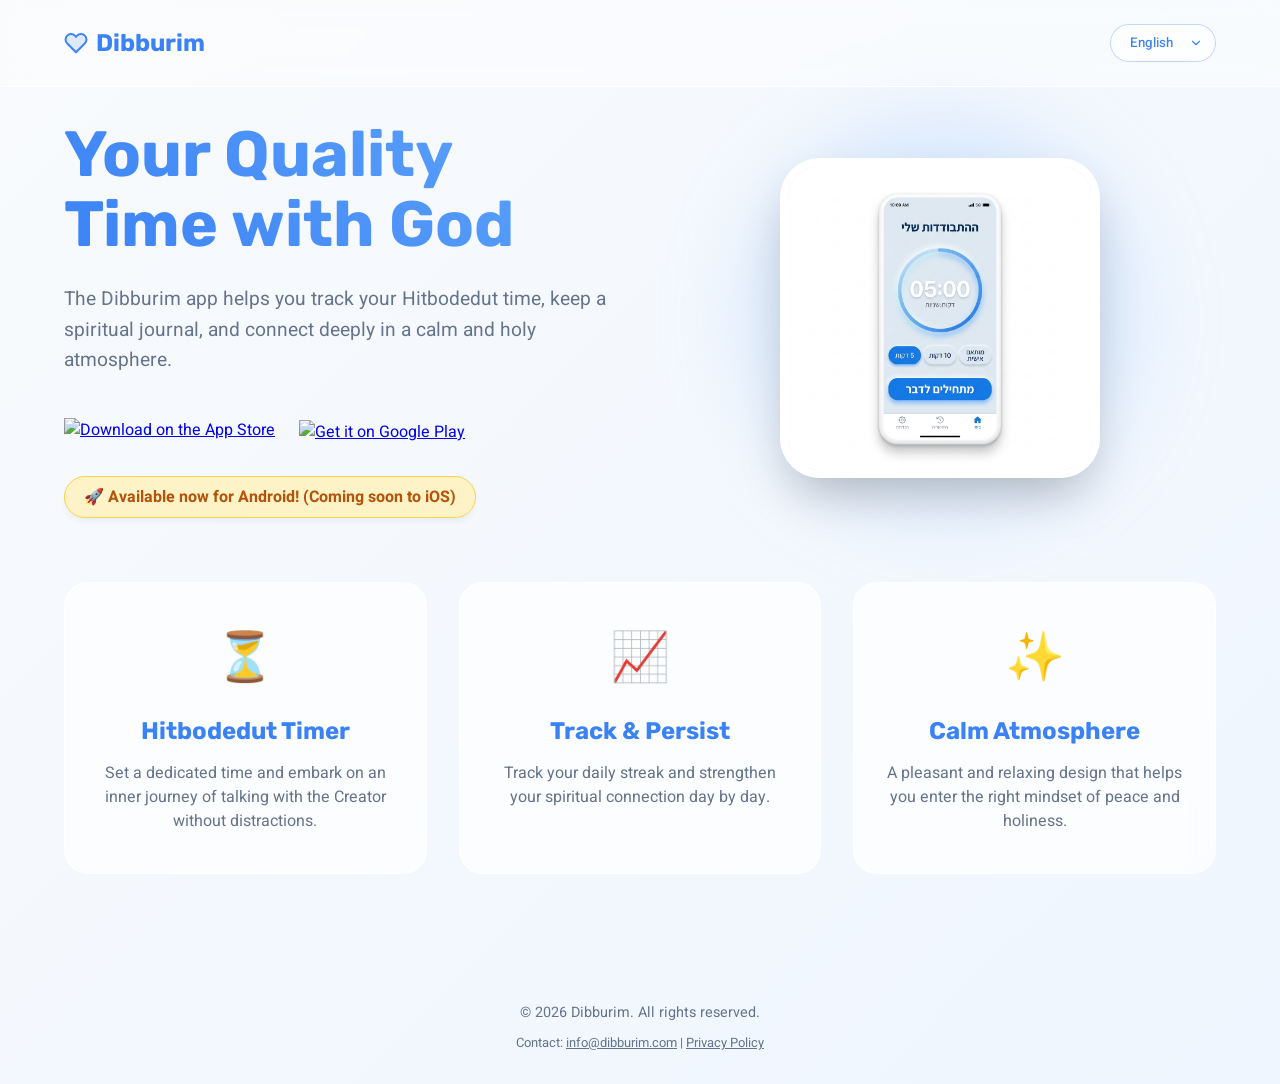
==== commit 77cacb2f: "Update Google Play Store links and coming soon messages" ====
--- a/en/index.html
+++ b/en/index.html
@@ -43,11 +43,11 @@
                 <a href="#" class="store-badge" aria-label="Download on App Store">
                     <img src="https://developer.apple.com/app-store/marketing/guidelines/images/badge-download-on-the-app-store.svg" alt="Download on the App Store">
                 </a>
-                <a href="#" class="store-badge" aria-label="Get it on Google Play">
+                <a href="https://play.google.com/store/apps/details?id=com.dibburim.dibburim_app" class="store-badge" aria-label="Get it on Google Play" target="_blank">
                     <img src="https://upload.wikimedia.org/wikipedia/commons/7/78/Google_Play_Store_badge_EN.svg" alt="Get it on Google Play" style="height: 40px; margin-top: 4px;">
                 </a>
             </div>
-            <p class="coming-soon" id="coming-soon">🚀 Coming soon to App Stores!</p>
+            <p class="coming-soon" id="coming-soon">🚀 Available now for Android! (Coming soon to iOS)</p>
         </div>
         <div class="hero-image">
             <div class="blob"></div>
